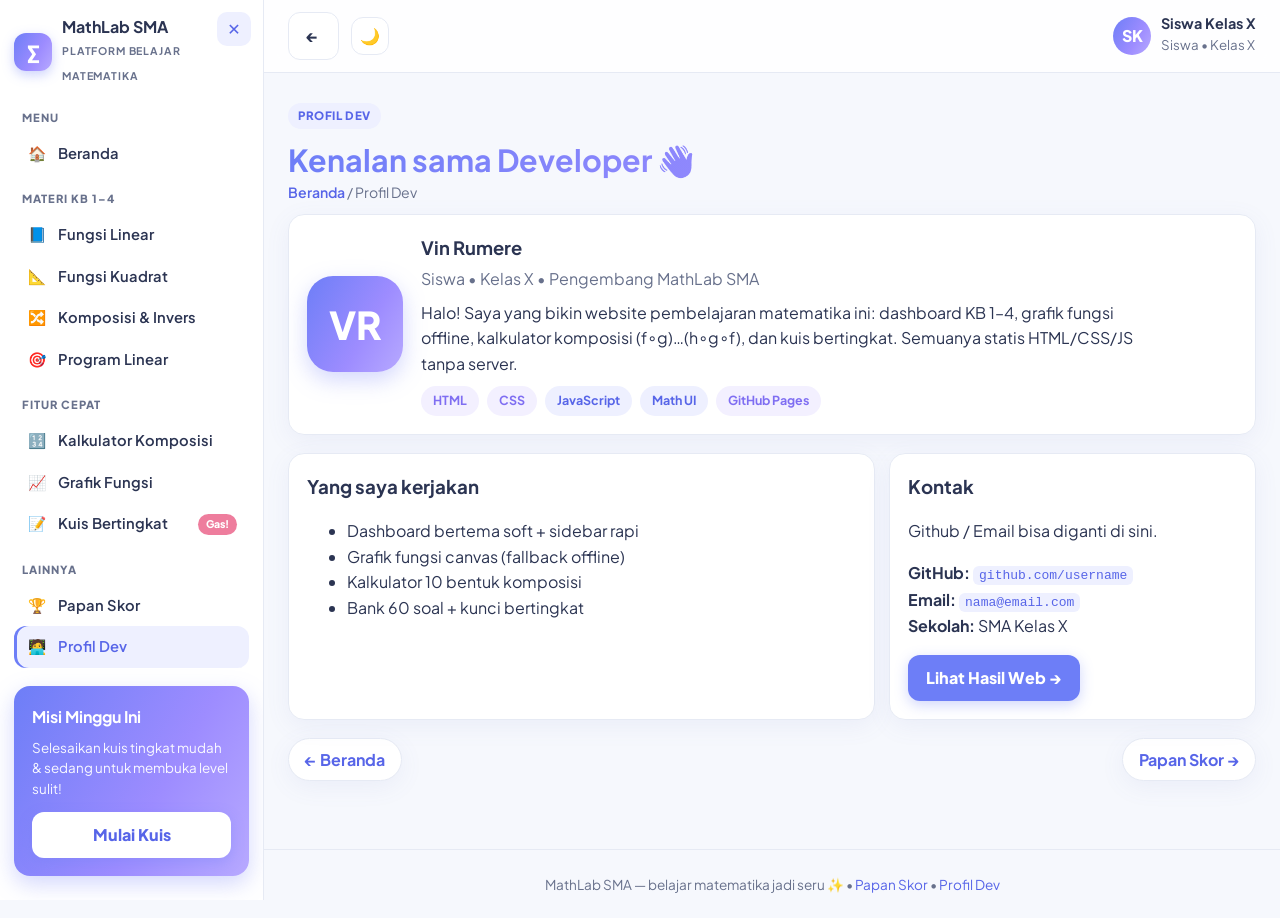
==== developer.html @ 44d172b1 "commit-1" ====
<!DOCTYPE html>
<html lang="id">
<head>
<meta charset="UTF-8">
<meta name="viewport" content="width=device-width, initial-scale=1.0">
<meta name="description" content="Profil pengembang MathLab SMA.">
<title>Profil Dev | MathLab SMA</title>
<link rel="icon" href="data:image/svg+xml,<svg xmlns=%22http://www.w3.org/2000/svg%22 viewBox=%220 0 100 100%22><text y=%22.9em%22 font-size=%2290%22>∑</text></svg>">
<link rel="stylesheet" href="css/style.css">
</head>
<body>
<div class="app">
<aside class="sidebar">
<div class="logo"><div class="logo-mark">∑</div><div><b>MathLab SMA</b><small>PLATFORM BELAJAR MATEMATIKA</small></div></div>
<div class="side-label">MENU</div>
<a class="side-link" href="index.html"><span class="ico">🏠</span> Beranda</a>
<div class="side-label">MATERI KB 1–4</div>
<a class="side-link" href="kb1.html"><span class="ico">📘</span> Fungsi Linear</a>
<a class="side-link" href="kb2.html"><span class="ico">📐</span> Fungsi Kuadrat</a>
<a class="side-link" href="kb3.html"><span class="ico">🔀</span> Komposisi &amp; Invers</a>
<a class="side-link" href="kb4.html"><span class="ico">🎯</span> Program Linear</a>
<div class="side-label">FITUR CEPAT</div>
<a class="side-link" href="kb3.html#comp-kb3"><span class="ico">🔢</span> Kalkulator Komposisi</a>
<a class="side-link" href="kb1.html#graph-kb1"><span class="ico">📈</span> Grafik Fungsi</a>
<a class="side-link" href="kb3.html#quiz-kb3"><span class="ico">📝</span> Kuis Bertingkat <span class="pill">Gas!</span></a>
<div class="side-label">LAINNYA</div>
<a class="side-link" href="profil.html"><span class="ico">🏆</span> Papan Skor</a>
<a class="side-link active" href="developer.html"><span class="ico">🧑‍💻</span> Profil Dev</a>
<div class="target-card"><h4>Misi Minggu Ini</h4><p>Selesaikan kuis tingkat mudah &amp; sedang untuk membuka level sulit!</p><a class="btn" href="kb3.html#quiz-kb3">Mulai Kuis</a></div>
</aside>
<div class="main">
<div class="topbar">
<a class="btn ghost" href="index.html" aria-label="Kembali ke beranda">←</a>
<div class="top-user"><div class="avatar">DV</div><div><b>Profil Dev</b><small>Tim pengembang</small></div></div>
</div>
<div class="content">
<div class="page-head"><span class="kb-tag">PROFIL DEV</span><h1 class="grad-text">Kenalan sama Developer 👋</h1><p class="crumb"><a href="index.html">Beranda</a> / Profil Dev</p></div>
<div class="card section">
<div class="dev-hero">
<div class="dev-avatar">VR</div>
<div>
<h2>Vin Rumere</h2>
<p class="sub">Siswa • Kelas X • Pengembang MathLab SMA</p>
<p>Halo! Saya yang bikin website pembelajaran matematika ini: dashboard KB 1–4, grafik fungsi offline, kalkulator komposisi (f∘g)…(h∘g∘f), dan kuis bertingkat. Semuanya statis HTML/CSS/JS tanpa server.</p>
<div class="skill-tags"><span class="blue">HTML</span><span class="blue">CSS</span><span>JavaScript</span><span>Math UI</span><span class="blue">GitHub Pages</span></div>
</div>
</div>
</div>
<div class="cols">
<div class="card"><h3>Yang saya kerjakan</h3><ul><li>Dashboard bertema soft + sidebar rapi</li><li>Grafik fungsi canvas (fallback offline)</li><li>Kalkulator 10 bentuk komposisi</li><li>Bank 60 soal + kunci bertingkat</li></ul></div>
<div class="card"><h3>Kontak</h3><p>Github / Email bisa diganti di sini.</p><p><b>GitHub:</b> <code>github.com/username</code><br><b>Email:</b> <code>nama@email.com</code><br><b>Sekolah:</b> SMA Kelas X</p><a class="btn" href="index.html">Lihat Hasil Web →</a></div>
</div>
<div class="pager"><a href="index.html">← Beranda</a><a href="profil.html">Papan Skor →</a></div>
</div>
<footer class="site">MathLab SMA — belajar matematika jadi seru ✨ • <a href="profil.html">Papan Skor</a> • <a href="developer.html">Profil Dev</a></footer>
</div>
</div>
<script src="js/store.js"></script><script src="js/shell.js"></script>
</body>
</html>
---- css/style.css ----
/* =========================================================
   MathLab SMA — tema soft (indigo · violet · mint · peach)
   ========================================================= */
@import url('https://fonts.googleapis.com/css2?family=Plus+Jakarta+Sans:wght@400;600;700;800&display=swap');
:root{
  --bg:#f6f8fd;            /* latar lavender sangat lembut */
  --card:#ffffff;
  --ink:#2b3452;           /* navy lembut untuk teks */
  --muted:#68718c;
  --line:#e6eaf4;
  --primary:#6d7ef7;       /* biru indigo lembut */
  --primary-d:#5765e8;
  --primary-soft:#eef0ff;
  --violet:#9d8cff;
  --violet-d:#7f6ef2;
  --violet-soft:#f3f0ff;
  --mint:#3bbf8e;
  --mint-soft:#e4f7ef;
  --peach:#f2a65a;
  --peach-soft:#fdf3e4;
  --rose:#ee7d9d;
  --rose-soft:#fdecf2;
  --danger:#e35d7a;
  --radius:16px;
  --shadow:0 6px 24px rgba(99,112,190,.08);
  --grad:linear-gradient(120deg,#6d7ef7,#9d8cff 60%,#b7a9ff);
  --topbar-bg:rgba(255,255,255,.85);
  --primary-soft-hover:#e2e6ff;
  --ok-text:#1f7a58; --warn-text:#9a6b1f; --err-text:#c2506e;
  --st-todo:#c6cde0; --st-prog:#f2b544; --st-done:#3bbf8e;
}
*{box-sizing:border-box}
html{scroll-behavior:smooth}
body{margin:0;font-family:'Plus Jakarta Sans','Segoe UI',system-ui,-apple-system,Roboto,Arial,sans-serif;background:var(--bg);color:var(--ink);line-height:1.6}
img,canvas{max-width:100%}
a{color:var(--primary-d);text-decoration:none}
a:hover{text-decoration:underline}
button,input,select{font:inherit}
:focus-visible{outline:3px solid #c3ccff;outline-offset:2px}
.section[id],.card[id]{scroll-margin-top:84px}
.muted{color:var(--muted)}
.mt10{margin-top:10px}
.grow2{flex:2;min-width:0}

/* === App shell === */
.app{display:flex;min-height:100vh}
.sidebar{width:264px;background:var(--card);border-right:1px solid var(--line);padding:18px 14px;position:sticky;top:0;height:100vh;overflow-y:auto;flex-shrink:0;display:flex;flex-direction:column;transition:width .28s ease,padding .28s ease,border .28s ease,transform .28s ease,box-shadow .28s ease}
.logo{display:flex;align-items:center;gap:10px;margin-bottom:6px}
.logo-mark{width:38px;height:38px;border-radius:12px;background:var(--grad);color:#fff;display:grid;place-items:center;font-weight:900;font-size:1.3rem;flex-shrink:0;box-shadow:0 4px 12px rgba(109,126,247,.35)}
.logo b{display:block;line-height:1.1}
.logo small{color:var(--muted);letter-spacing:.08em;font-size:.66rem;font-weight:700}
.side-label{font-size:.7rem;font-weight:800;letter-spacing:.09em;color:var(--muted);margin:16px 8px 6px}
.side-link{display:flex;align-items:center;gap:10px;padding:9px 12px;border-radius:12px;color:var(--ink);font-weight:600;font-size:.92rem;transition:background .15s,color .15s}
.side-link:hover{background:var(--primary-soft);text-decoration:none}
.side-link.active{background:var(--primary-soft);color:var(--primary-d);box-shadow:inset 3px 0 0 var(--primary)}
.side-link .ico{width:22px;text-align:center;flex-shrink:0}
.pill{margin-left:auto;background:var(--rose);color:#fff;font-size:.66rem;font-weight:800;padding:2px 8px;border-radius:999px}
.target-card{margin-top:auto;background:var(--grad);color:#fff;border-radius:16px;padding:18px;margin-top:18px;box-shadow:0 8px 22px rgba(129,140,248,.35)}
.target-card h4{margin:0 0 8px}
.target-card p{margin:0 0 12px;font-size:.84rem;line-height:1.55;opacity:.95}
.target-card .btn{width:100%;background:#fff;color:var(--primary-d);text-align:center}
.target-card .btn:hover{background:var(--primary-soft)}
.main{flex:1;min-width:0;display:flex;flex-direction:column}

/* === Topbar === */
.topbar{display:flex;align-items:center;gap:12px;padding:12px 24px;background:var(--topbar-bg);backdrop-filter:blur(10px);border-bottom:1px solid var(--line);position:sticky;top:0;z-index:20}
.search{flex:1;max-width:460px;display:flex;align-items:center;gap:8px;background:var(--card);border:1px solid var(--line);border-radius:999px;padding:9px 14px;min-width:0;transition:border-color .15s,box-shadow .15s}
.search:focus-within{border-color:var(--primary);box-shadow:0 0 0 3px var(--primary-soft)}
.search input{border:0;outline:0;width:100%;font-size:.95rem;background:transparent;min-width:0}
.top-user{margin-left:auto;display:flex;align-items:center;gap:10px;flex-shrink:0}
.avatar{width:38px;height:38px;border-radius:50%;background:var(--grad);color:#fff;display:grid;place-items:center;font-weight:800;flex-shrink:0}
.top-user b{display:block;font-size:.9rem;line-height:1.15}
.top-user small{color:var(--muted)}
/* === Sidebar bisa ditutup / dibuka === */
.app.side-hidden .sidebar{width:0;padding-left:0;padding-right:0;border:0;overflow:hidden}
.side-close{display:grid;position:absolute;top:12px;right:12px;width:34px;height:34px;border:0;border-radius:10px;background:var(--primary-soft);color:var(--primary-d);font-size:1rem;font-weight:800;cursor:pointer;place-items:center;transition:background .15s}
.side-close:hover{background:var(--primary-soft-hover)}
.backdrop{position:fixed;inset:0;background:rgba(15,20,40,.45);z-index:450;opacity:0;pointer-events:none;transition:opacity .25s}
.side-open-btn{display:none;position:fixed;left:0;top:50%;transform:translateY(-50%);z-index:460;width:36px;height:68px;border:0;border-radius:0 12px 12px 0;background:var(--grad);color:#fff;font-size:1.05rem;font-weight:800;cursor:pointer;place-items:center;box-shadow:4px 6px 18px rgba(99,112,190,.35);transition:width .15s,transform .15s}
.side-open-btn:hover{width:44px}
.app.side-hidden .side-open-btn{display:grid}
.content{padding:22px 24px 60px;max-width:1180px;width:100%;margin:0 auto;flex:1}

/* === Page head === */
.page-head{margin:6px 0 4px}
.page-head h1{margin:4px 0 2px;font-size:clamp(1.35rem,3vw,1.9rem);line-height:1.25}
.crumb{font-size:.88rem;color:var(--muted);margin:0 0 10px}
.crumb a{font-weight:600}

/* === Welcome banner === */
.welcome{position:relative;overflow:hidden;background:var(--grad);color:#fff;border-radius:20px;padding:30px 26px;margin-bottom:18px;box-shadow:0 10px 30px rgba(129,140,248,.3)}
.welcome h1{margin:0 0 6px;font-size:clamp(1.4rem,3vw,2rem)}
.welcome p{margin:0 0 16px;opacity:.94;max-width:62ch}
.welcome .math-bg{position:absolute;right:18px;top:0;bottom:0;display:flex;gap:26px;align-items:center;font-size:3rem;opacity:.18;font-style:italic;pointer-events:none}
.welcome-actions{display:flex;gap:10px;flex-wrap:wrap}

/* === Tombol === */
.btn{display:inline-block;border:0;border-radius:12px;padding:10px 18px;font-weight:800;cursor:pointer;background:var(--primary);color:#fff;text-align:center;box-shadow:0 4px 14px rgba(109,126,247,.32);transition:transform .15s,background .15s,box-shadow .15s}
.btn:hover{background:var(--primary-d);text-decoration:none;color:#fff;transform:translateY(-1px)}
.btn:active{transform:scale(.97)}
.btn.accent{background:#fff;color:var(--primary-d);box-shadow:0 4px 14px rgba(43,52,82,.18)}
.btn.accent:hover{background:var(--primary-soft)}
.btn.secondary{background:var(--primary-soft);color:var(--primary-d);box-shadow:none}
.btn.secondary:hover{background:var(--primary-soft-hover)}
.btn.ghost{background:var(--card);border:1px solid var(--line);color:var(--ink);box-shadow:none}
.btn.ghost:hover{background:var(--primary-soft);color:var(--primary-d)}
.btn.outline{background:transparent;border:1.5px solid rgba(255,255,255,.75);color:#fff;box-shadow:none}
.btn.outline:hover{background:rgba(255,255,255,.16)}
.btn:disabled{opacity:.5;cursor:not-allowed;transform:none}

/* === Statistik dashboard === */
.stats{display:grid;grid-template-columns:repeat(4,1fr);gap:14px;margin-bottom:18px}
.stat{background:var(--card);border:1px solid var(--line);border-radius:var(--radius);padding:16px;display:flex;gap:12px;align-items:center;min-width:0;box-shadow:var(--shadow)}
.stat>div:last-child{flex:1;min-width:0}
.stat .bar{margin-top:8px}
.stat-ico{width:46px;height:46px;border-radius:14px;display:grid;place-items:center;font-size:1.3rem;flex-shrink:0}
.tint-blue{background:var(--primary-soft)}
.tint-violet{background:var(--violet-soft)}
.tint-mint{background:var(--mint-soft)}
.tint-peach{background:var(--peach-soft)}
.tint-rose{background:var(--rose-soft)}
.stat small{color:var(--muted);display:block}
.stat b.big{font-size:1.6rem;line-height:1.1}
.trend{font-size:.78rem;color:var(--primary-d);font-weight:700}

/* === Kartu & kolom === */
.cols{display:grid;grid-template-columns:1.6fr 1fr;gap:14px;margin-bottom:18px}
.card{background:var(--card);border:1px solid var(--line);border-radius:var(--radius);padding:18px;box-shadow:var(--shadow);min-width:0}
.card h3{margin:0}
.card-head{display:flex;align-items:center;justify-content:space-between;gap:10px;margin-bottom:10px;flex-wrap:wrap}
.link-more{font-size:.85rem;white-space:nowrap}
.prog-row{margin:14px 0}
.prog-note{font-size:.85rem;color:var(--muted);margin:12px 2px 2px}
.prog-top{display:flex;justify-content:space-between;gap:8px;font-weight:700;font-size:.92rem;margin-bottom:6px}
.pct{background:var(--primary-soft);color:var(--primary-d);border-radius:999px;padding:2px 10px;font-size:.78rem;white-space:nowrap}
.prog-row.st-todo .pct{background:var(--line);color:var(--muted)}
.prog-row.st-todo .bar i{background:var(--st-todo)}
.prog-row.st-prog .pct{background:var(--peach-soft);color:var(--warn-text)}
.prog-row.st-prog .bar i{background:linear-gradient(90deg,#f7cf8f,var(--st-prog))}
.prog-row.st-done .pct{background:var(--mint-soft);color:var(--ok-text)}
.prog-row.st-done .bar i{background:linear-gradient(90deg,#6fd9ae,var(--st-done))}
.bar{height:9px;background:var(--line);border-radius:999px;overflow:hidden}
.bar i{display:block;height:100%;border-radius:999px;background:linear-gradient(90deg,var(--primary),var(--violet));transition:width .4s ease}
.qa{display:flex;gap:12px;align-items:center;border:1px solid var(--line);border-radius:14px;padding:14px;margin:10px 0;transition:border-color .15s,box-shadow .15s,transform .15s}
.qa:hover{border-color:var(--primary);text-decoration:none;box-shadow:var(--shadow);transform:translateY(-1px)}
.qa-ico{width:46px;height:46px;border-radius:14px;display:grid;place-items:center;font-size:1.3rem;flex-shrink:0}
.qa b{display:block}
.qa small{color:var(--muted)}

/* === Grid KB === */
.kb-grid{display:grid;grid-template-columns:repeat(auto-fit,minmax(230px,1fr));gap:14px}
.kb-card{display:flex;flex-direction:column;transition:transform .18s,box-shadow .18s}
.kb-card:hover{transform:translateY(-3px);box-shadow:0 12px 28px rgba(99,112,190,.14)}
.kb-card .btn,.kb-card .btn.secondary{margin-top:auto}
.kb-tag{display:inline-block;align-self:flex-start;font-size:.72rem;font-weight:800;letter-spacing:.05em;padding:4px 10px;border-radius:999px;background:var(--primary-soft);color:var(--primary-d);margin-bottom:8px}
.kb-tag.t-violet{background:var(--violet-soft);color:var(--violet-d)}
.kb-tag.t-mint{background:var(--mint-soft);color:var(--ok-text)}
.kb-tag.t-peach{background:var(--peach-soft);color:var(--warn-text)}
.kb-tag.t-rose{background:var(--rose-soft);color:var(--err-text)}
.section{margin:0 0 18px}
.section:last-child{margin-bottom:0}
.section h2{margin:0 0 8px;font-size:1.15rem}
.section h3{margin:14px 0 0}
.section p{margin:8px 0}

/* === Form & layout util === */
.two{display:grid;grid-template-columns:1fr 1fr;gap:14px}
label{display:block;font-weight:600;margin:10px 0 4px;font-size:.92rem}
input[type=text],input[type=number],select{width:100%;padding:10px 12px;border-radius:12px;border:1px solid var(--line);font-size:1rem;background:var(--card);color:var(--ink);min-width:0;transition:border-color .15s,box-shadow .15s}
input[type=text]:focus,input[type=number]:focus,select:focus{border-color:var(--primary);box-shadow:0 0 0 3px var(--primary-soft);outline:none}
select{cursor:pointer}
.row{display:flex;gap:10px;flex-wrap:wrap;align-items:end}
.row>*{flex:1;min-width:140px}
.grid-comp{display:grid;grid-template-columns:repeat(6,1fr);gap:10px}
.legend{font-size:.85rem;color:var(--muted);margin:2px 0 2px}
.frame{border:1px solid var(--line);border-radius:14px;overflow:hidden;background:var(--card)}
.frame iframe{border:0;display:block;width:100%;height:420px}
.note{color:var(--muted);font-size:.88rem}
.geo-status{display:flex;align-items:center;gap:8px;font-size:.85rem;margin:8px 0 10px;color:var(--muted)}
.geo-dot{width:10px;height:10px;border-radius:50%;background:var(--peach);flex:none}
.geo-status.online .geo-dot{background:var(--mint)}
.geo-status.offline .geo-dot{background:var(--danger)}
.geo-offline{border:1px dashed var(--line);border-radius:14px;padding:14px 16px;margin:10px 0;background:var(--card)}
.geo-offline p{margin:6px 0}
.geo-offline .btn{margin-right:8px}
canvas.plot{width:100%;height:320px;background:var(--card);border:1px solid var(--line);border-radius:14px;display:block}

/* === Alert, kode, langkah === */
.alert{padding:11px 14px;border-radius:12px;margin:10px 0;font-size:.92rem;overflow-wrap:break-word;border:1px solid transparent}
.alert.error{background:var(--rose-soft);color:var(--err-text)}
.alert.ok{background:var(--mint-soft);color:var(--ok-text)}
.alert.warn{background:var(--peach-soft);color:var(--warn-text)}
.mono{font-family:Consolas,Menlo,monospace;background:#1d2540;color:#dfe6ff;padding:14px;border-radius:12px;overflow:auto;font-size:.88rem}
.steps{white-space:pre-wrap}

/* === Kuis === */
.quiz-q{border:1px solid var(--line);border-radius:12px;padding:14px;margin:10px 0;background:var(--card);transition:border-color .15s}
.quiz-q.correct{border-color:var(--mint)}
.quiz-q.wrong{border-color:var(--rose)}
.quiz-q label{display:flex;gap:8px;align-items:flex-start;font-weight:400;margin:8px 0;cursor:pointer;padding:6px 8px;border-radius:10px;transition:background .12s}
.quiz-q label:hover{background:var(--primary-soft)}
.tabs{display:flex;gap:8px;flex-wrap:wrap;margin:10px 0;overflow-x:auto}
.tab{padding:8px 14px;border-radius:999px;border:1px solid var(--line);background:var(--card);cursor:pointer;font-weight:700;white-space:nowrap;transition:background .15s,color .15s}
.tab:hover{border-color:var(--primary)}
.tab.active{background:var(--primary);border-color:var(--primary);color:#fff}
.tab.locked{opacity:.55}
code{background:var(--primary-soft);color:var(--primary-d);padding:2px 6px;border-radius:6px;overflow-wrap:break-word}
.pager{display:flex;justify-content:space-between;gap:10px;flex-wrap:wrap;margin:18px 0 0;font-weight:700}
.pager a{background:var(--card);border:1px solid var(--line);border-radius:999px;padding:8px 16px;box-shadow:var(--shadow);transition:border-color .15s,color .15s}
.pager a:hover{border-color:var(--primary);text-decoration:none}
footer.site{color:var(--muted);font-size:.85rem;text-align:center;padding:24px 10px;border-top:1px solid var(--line);margin-top:8px;background:transparent}

/* === Profil dev === */
.dev-hero{display:flex;gap:18px;align-items:center;flex-wrap:wrap}
.dev-hero>div:last-child{flex:1;min-width:0}
.dev-hero h2{margin:0}
.dev-hero .sub{margin:4px 0;color:var(--muted)}
.dev-hero p{max-width:60ch}
.dev-avatar{width:96px;height:96px;border-radius:26px;background:var(--grad);color:#fff;display:grid;place-items:center;font-size:2.4rem;font-weight:900;flex-shrink:0;box-shadow:0 8px 22px rgba(129,140,248,.35)}
.skill-tags{display:flex;gap:8px;flex-wrap:wrap;margin-top:10px}
.skill-tags span{background:var(--primary-soft);color:var(--primary-d);font-size:.78rem;font-weight:700;padding:5px 12px;border-radius:999px}
.skill-tags span.blue{background:var(--violet-soft);color:var(--violet-d)}

/* === Responsif === */
@media(max-width:1020px){
  .stats{grid-template-columns:repeat(2,1fr)}
  .cols{grid-template-columns:1fr}
  .grid-comp{grid-template-columns:repeat(3,1fr)}
}
@media(max-width:820px){
  .sidebar{position:fixed;left:0;top:0;bottom:0;height:100dvh;width:280px;max-width:85vw;z-index:500;transform:translateX(-105%);box-shadow:0 0 40px rgba(0,0,0,.3)}
  .app.side-open .sidebar{transform:none}
  .app.side-open .backdrop{opacity:1;pointer-events:auto}
  .app:not(.side-open) .side-open-btn{display:grid}
  .content{padding:16px 14px 48px}
  .welcome{padding:22px 18px}
  .welcome .math-bg{display:none}
  .topbar{padding:10px 14px}
  .top-user div:last-child{display:none}
  .two{grid-template-columns:1fr}
}
@media(max-width:560px){
  .stats{grid-template-columns:1fr}
  .row>*{min-width:100%;flex:1 1 100%}
  .grid-comp{grid-template-columns:repeat(2,1fr)}
  canvas.plot{height:240px}
  .btn{width:100%;margin-top:6px}
  .welcome-actions .btn{width:auto;flex:1}
  .topbar .btn.ghost{padding:8px 12px}
  .card{padding:14px}
  .quiz-q{padding:12px}
}
/* === Tema gelap === */
:root[data-theme="dark"]{
  --bg:#0e1322; --card:#171d31; --ink:#e8ecf8; --muted:#98a1bf; --line:#273050;
  --primary:#8b97ff; --primary-d:#a5b0ff; --primary-soft:rgba(109,126,247,.16);
  --primary-soft-hover:#232c4d;
  --violet:#b3a4ff; --violet-d:#c9bcff; --violet-soft:rgba(157,140,255,.15);
  --mint:#4ed4a4; --mint-soft:rgba(59,191,142,.15);
  --peach:#f7b877; --peach-soft:rgba(242,166,90,.15);
  --rose:#f493b1; --rose-soft:rgba(238,125,157,.15);
  --danger:#f4708f;
  --st-todo:#39415f; --st-prog:#f2b544; --st-done:#3bbf8e;
  --ok-text:#5fe0b4; --warn-text:#f7c887; --err-text:#f79db8;
  --topbar-bg:rgba(23,29,49,.85);
  --shadow:0 10px 30px rgba(0,0,0,.4);
}
:root[data-theme="dark"] .btn.accent{background:#fff;color:#4f5ce0}
:root[data-theme="dark"] .target-card .btn{color:#4f5ce0}

/* === Teks gradien === */
.grad-text{background:var(--grad);-webkit-background-clip:text;background-clip:text;color:transparent}

/* === Utilitas kecil === */
.tight{margin:4px 0}
.icon-btn{width:38px;height:38px;padding:0;display:grid;place-items:center;border-radius:12px;font-size:1rem;flex-shrink:0}

/* === Scrollbar halus === */
.sidebar::-webkit-scrollbar{width:8px}
.sidebar::-webkit-scrollbar-thumb{background:var(--line);border-radius:99px}

/* === Toast notification === */
#toastWrap{position:fixed;bottom:22px;left:50%;transform:translateX(-50%);z-index:1000;display:flex;flex-direction:column;gap:8px;align-items:center;pointer-events:none;width:max-content;max-width:92vw}
.toast{background:var(--ink);color:var(--bg);padding:11px 20px;border-radius:999px;font-weight:700;font-size:.9rem;box-shadow:0 12px 32px rgba(0,0,0,.28);opacity:0;transform:translateY(12px);transition:opacity .3s,transform .3s;max-width:92vw;text-align:center}
.toast.show{opacity:1;transform:none}
.toast.ok{background:var(--mint);color:#fff}
.toast.warn{background:var(--peach);color:#3d2b00}
.toast.error{background:var(--danger);color:#fff}

/* === Tombol kembali ke atas === */
.to-top{position:fixed;right:20px;bottom:20px;width:46px;height:46px;border-radius:14px;border:0;background:var(--grad);color:#fff;font-size:1.25rem;font-weight:900;cursor:pointer;box-shadow:0 8px 22px rgba(129,140,248,.45);opacity:0;pointer-events:none;transform:translateY(10px);transition:opacity .25s,transform .25s;z-index:900}
.to-top.show{opacity:1;pointer-events:auto;transform:none}
.to-top:hover{transform:translateY(-2px)}

/* === Donut progress === */
.donut{position:relative;width:76px;height:76px;flex-shrink:0}
.donut svg{width:100%;height:100%;transform:rotate(-90deg);display:block}
.donut circle{fill:none;stroke-width:9;stroke-linecap:round}
.donut .donut-bg{stroke:var(--line)}
.donut .donut-fg{stroke:url(#dgrad);stroke-dasharray:213.6;stroke-dashoffset:213.6;transition:stroke-dashoffset .9s cubic-bezier(.22,1,.36,1)}
.donut-val{position:absolute;inset:0;display:grid;place-items:center;font-size:1.02rem;font-weight:800;color:var(--primary-d)}

/* === Animasi masuk (stagger) === */
@keyframes fadeUp{from{opacity:0;transform:translateY(12px)}to{opacity:1;transform:none}}
.anim-in .card{animation:fadeUp .5s cubic-bezier(.22,1,.36,1) both}
.anim-in .stats .stat:nth-child(1){animation-delay:.05s}
.anim-in .stats .stat:nth-child(2){animation-delay:.12s}
.anim-in .stats .stat:nth-child(3){animation-delay:.19s}
.anim-in .stats .stat:nth-child(4){animation-delay:.26s}
.anim-in .kb-grid .kb-card:nth-child(1){animation-delay:.04s}
.anim-in .kb-grid .kb-card:nth-child(2){animation-delay:.1s}
.anim-in .kb-grid .kb-card:nth-child(3){animation-delay:.16s}
.anim-in .kb-grid .kb-card:nth-child(4){animation-delay:.22s}
.anim-in .kb-grid .kb-card:nth-child(5){animation-delay:.28s}
.anim-in .cols .qa:nth-child(1){animation-delay:.06s}
.anim-in .cols .qa:nth-child(2){animation-delay:.12s}
.anim-in .cols .qa:nth-child(3){animation-delay:.18s}

/* === Simbol matematika mengambang === */
@keyframes floaty{0%,100%{transform:translateY(0)}50%{transform:translateY(-12px)}}
.welcome .math-bg span{display:inline-block;animation:floaty 5s ease-in-out infinite}
.welcome .math-bg span:nth-child(2){animation-delay:1.4s}
.welcome .math-bg span:nth-child(3){animation-delay:2.6s}

@media(prefers-reduced-motion:reduce){
  html{scroll-behavior:auto}
  .kb-card,.qa,.btn,.pager a{transition:none}
  .anim-in .card,.welcome .math-bg span{animation:none}
  .donut .donut-fg{transition:none}
}
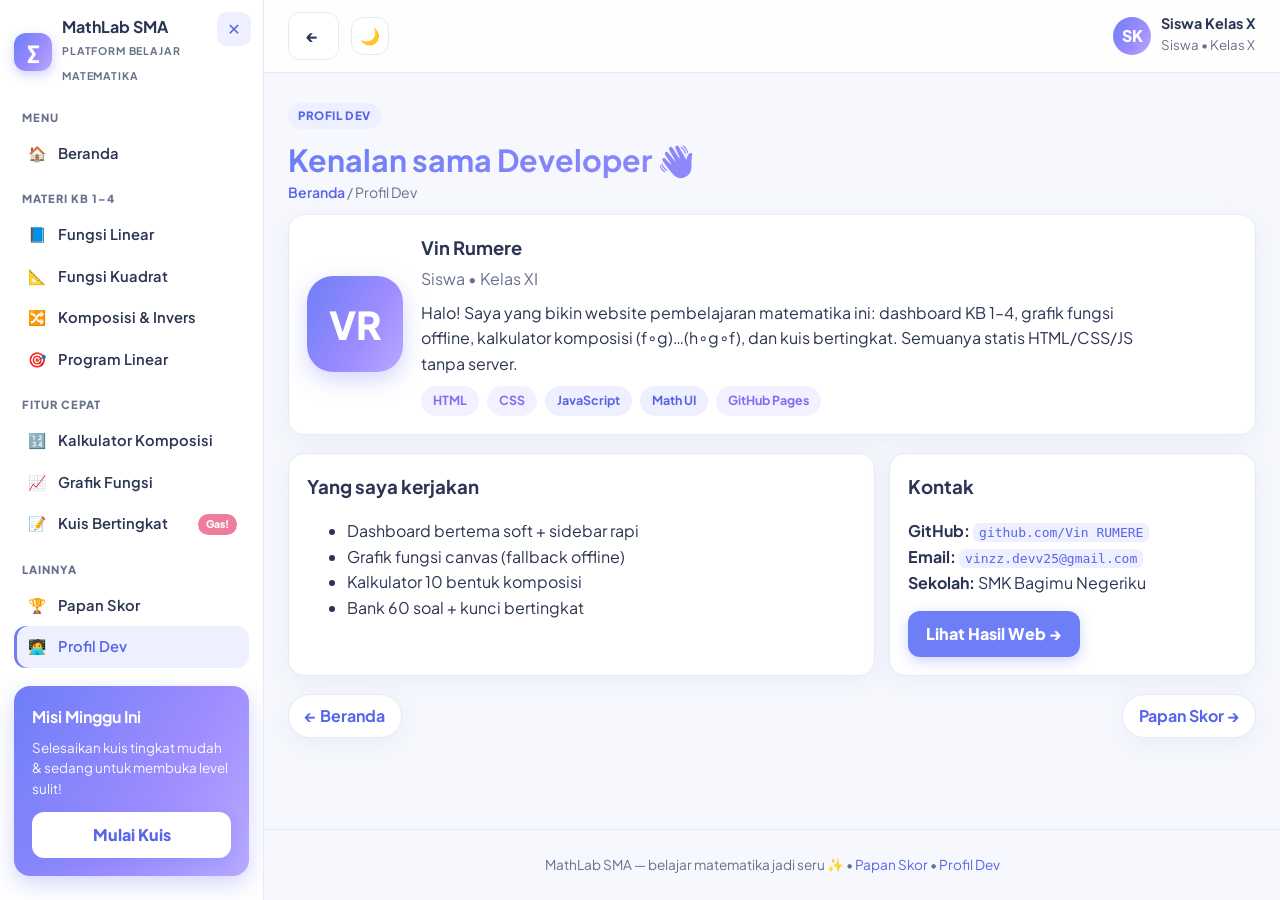
==== commit f0f846ff: "commit-2" ====
--- a/developer.html
+++ b/developer.html
@@ -40,7 +40,7 @@
 <div class="dev-avatar">VR</div>
 <div>
 <h2>Vin Rumere</h2>
-<p class="sub">Siswa • Kelas X • Pengembang MathLab SMA</p>
+<p class="sub">Siswa • Kelas XI </p>
 <p>Halo! Saya yang bikin website pembelajaran matematika ini: dashboard KB 1–4, grafik fungsi offline, kalkulator komposisi (f∘g)…(h∘g∘f), dan kuis bertingkat. Semuanya statis HTML/CSS/JS tanpa server.</p>
 <div class="skill-tags"><span class="blue">HTML</span><span class="blue">CSS</span><span>JavaScript</span><span>Math UI</span><span class="blue">GitHub Pages</span></div>
 </div>
@@ -48,7 +48,7 @@
 </div>
 <div class="cols">
 <div class="card"><h3>Yang saya kerjakan</h3><ul><li>Dashboard bertema soft + sidebar rapi</li><li>Grafik fungsi canvas (fallback offline)</li><li>Kalkulator 10 bentuk komposisi</li><li>Bank 60 soal + kunci bertingkat</li></ul></div>
-<div class="card"><h3>Kontak</h3><p>Github / Email bisa diganti di sini.</p><p><b>GitHub:</b> <code>github.com/username</code><br><b>Email:</b> <code>nama@email.com</code><br><b>Sekolah:</b> SMA Kelas X</p><a class="btn" href="index.html">Lihat Hasil Web →</a></div>
+<div class="card"><h3>Kontak</h3><p></p><p><b>GitHub:</b> <code>github.com/Vin RUMERE</code><br><b>Email:</b> <code>vinzz.devv25@gmail.com</code><br><b>Sekolah: </b> SMK Bagimu Negeriku</p><a class="btn" href="index.html">Lihat Hasil Web →</a></div>
 </div>
 <div class="pager"><a href="index.html">← Beranda</a><a href="profil.html">Papan Skor →</a></div>
 </div>
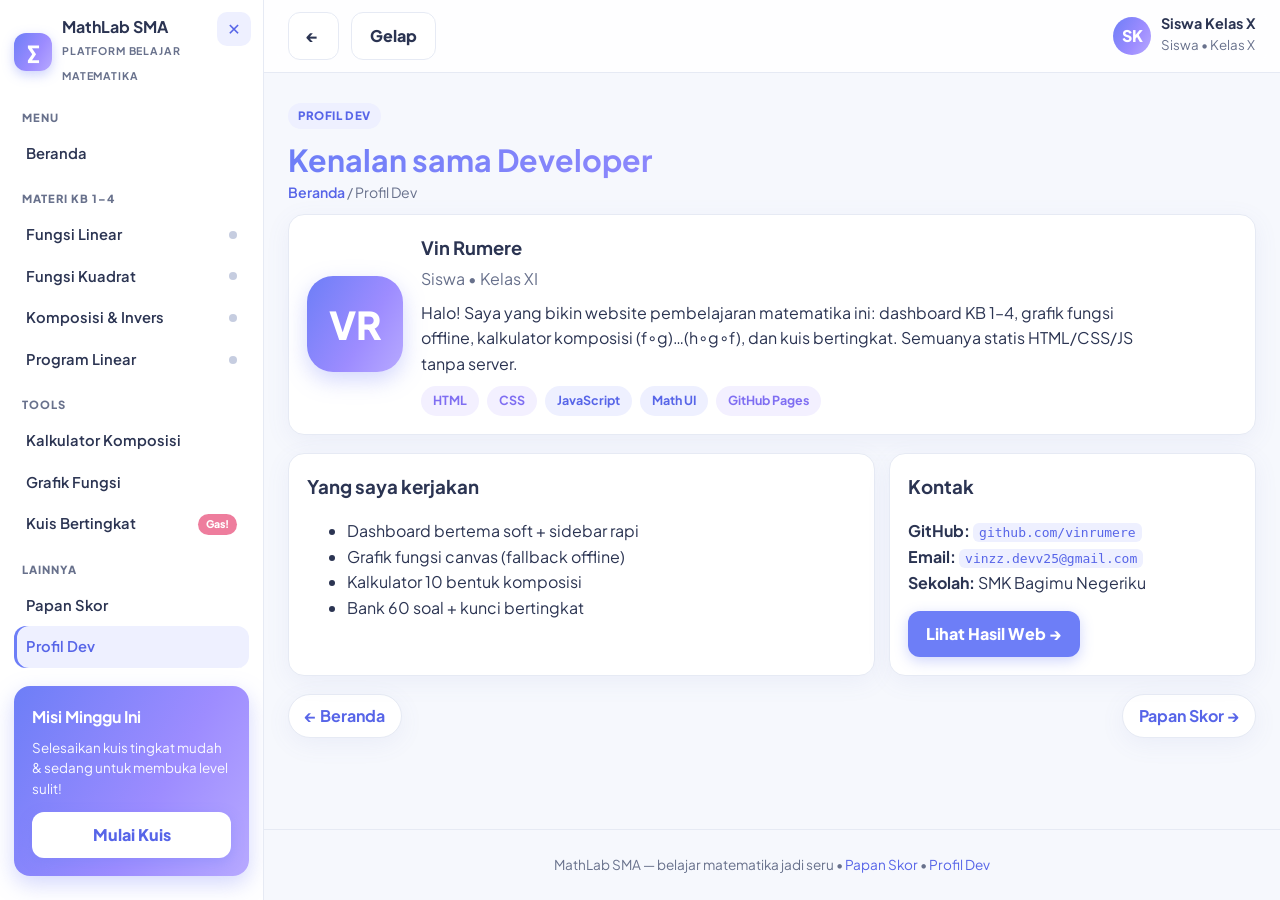
==== commit 64fb2ae4: "commit-4" ====
--- a/developer.html
+++ b/developer.html
@@ -13,19 +13,19 @@
 <aside class="sidebar">
 <div class="logo"><div class="logo-mark">∑</div><div><b>MathLab SMA</b><small>PLATFORM BELAJAR MATEMATIKA</small></div></div>
 <div class="side-label">MENU</div>
-<a class="side-link" href="index.html"><span class="ico">🏠</span> Beranda</a>
+<a class="side-link" href="index.html">Beranda</a>
 <div class="side-label">MATERI KB 1–4</div>
-<a class="side-link" href="kb1.html"><span class="ico">📘</span> Fungsi Linear</a>
-<a class="side-link" href="kb2.html"><span class="ico">📐</span> Fungsi Kuadrat</a>
-<a class="side-link" href="kb3.html"><span class="ico">🔀</span> Komposisi &amp; Invers</a>
-<a class="side-link" href="kb4.html"><span class="ico">🎯</span> Program Linear</a>
-<div class="side-label">FITUR CEPAT</div>
-<a class="side-link" href="kb3.html#comp-kb3"><span class="ico">🔢</span> Kalkulator Komposisi</a>
-<a class="side-link" href="kb1.html#graph-kb1"><span class="ico">📈</span> Grafik Fungsi</a>
-<a class="side-link" href="kb3.html#quiz-kb3"><span class="ico">📝</span> Kuis Bertingkat <span class="pill">Gas!</span></a>
+<a class="side-link" href="kb1.html" data-kb="kb1">Fungsi Linear</a>
+<a class="side-link" href="kb2.html" data-kb="kb2">Fungsi Kuadrat</a>
+<a class="side-link" href="kb3.html" data-kb="kb3">Komposisi &amp; Invers</a>
+<a class="side-link" href="kb4.html" data-kb="kb4">Program Linear</a>
+<div class="side-label">TOOLS</div>
+<a class="side-link" href="kb3.html#comp-kb3">Kalkulator Komposisi</a>
+<a class="side-link" href="kb1.html#graph-kb1">Grafik Fungsi</a>
+<a class="side-link" href="kb3.html#quiz-kb3">Kuis Bertingkat <span class="pill">Gas!</span></a>
 <div class="side-label">LAINNYA</div>
-<a class="side-link" href="profil.html"><span class="ico">🏆</span> Papan Skor</a>
-<a class="side-link active" href="developer.html"><span class="ico">🧑‍💻</span> Profil Dev</a>
+<a class="side-link" href="profil.html">Papan Skor</a>
+<a class="side-link active" href="developer.html">Profil Dev</a>
 <div class="target-card"><h4>Misi Minggu Ini</h4><p>Selesaikan kuis tingkat mudah &amp; sedang untuk membuka level sulit!</p><a class="btn" href="kb3.html#quiz-kb3">Mulai Kuis</a></div>
 </aside>
 <div class="main">
@@ -34,7 +34,7 @@
 <div class="top-user"><div class="avatar">DV</div><div><b>Profil Dev</b><small>Tim pengembang</small></div></div>
 </div>
 <div class="content">
-<div class="page-head"><span class="kb-tag">PROFIL DEV</span><h1 class="grad-text">Kenalan sama Developer 👋</h1><p class="crumb"><a href="index.html">Beranda</a> / Profil Dev</p></div>
+<div class="page-head"><span class="kb-tag">PROFIL DEV</span><h1 class="grad-text">Kenalan sama Developer</h1><p class="crumb"><a href="index.html">Beranda</a> / Profil Dev</p></div>
 <div class="card section">
 <div class="dev-hero">
 <div class="dev-avatar">VR</div>
@@ -48,11 +48,11 @@
 </div>
 <div class="cols">
 <div class="card"><h3>Yang saya kerjakan</h3><ul><li>Dashboard bertema soft + sidebar rapi</li><li>Grafik fungsi canvas (fallback offline)</li><li>Kalkulator 10 bentuk komposisi</li><li>Bank 60 soal + kunci bertingkat</li></ul></div>
-<div class="card"><h3>Kontak</h3><p></p><p><b>GitHub:</b> <code>github.com/Vin RUMERE</code><br><b>Email:</b> <code>vinzz.devv25@gmail.com</code><br><b>Sekolah: </b> SMK Bagimu Negeriku</p><a class="btn" href="index.html">Lihat Hasil Web →</a></div>
+<div class="card"><h3>Kontak</h3><p><b>GitHub:</b> <a href="https://github.com/vinrumere"><code>github.com/vinrumere</code></a><br><b>Email:</b> <code>vinzz.devv25@gmail.com</code><br><b>Sekolah: </b> SMK Bagimu Negeriku</p><a class="btn" href="index.html">Lihat Hasil Web →</a></div>
 </div>
 <div class="pager"><a href="index.html">← Beranda</a><a href="profil.html">Papan Skor →</a></div>
 </div>
-<footer class="site">MathLab SMA — belajar matematika jadi seru ✨ • <a href="profil.html">Papan Skor</a> • <a href="developer.html">Profil Dev</a></footer>
+<footer class="site">MathLab SMA — belajar matematika jadi seru • <a href="profil.html">Papan Skor</a> • <a href="developer.html">Profil Dev</a></footer>
 </div>
 </div>
 <script src="js/store.js"></script><script src="js/shell.js"></script>
--- a/css/style.css
+++ b/css/style.css
@@ -53,7 +53,9 @@
 .side-link{display:flex;align-items:center;gap:10px;padding:9px 12px;border-radius:12px;color:var(--ink);font-weight:600;font-size:.92rem;transition:background .15s,color .15s}
 .side-link:hover{background:var(--primary-soft);text-decoration:none}
 .side-link.active{background:var(--primary-soft);color:var(--primary-d);box-shadow:inset 3px 0 0 var(--primary)}
-.side-link .ico{width:22px;text-align:center;flex-shrink:0}
+.side-dot{width:8px;height:8px;border-radius:50%;background:var(--st-todo);flex-shrink:0;margin-left:auto}
+.side-dot.prog{background:var(--st-prog)}
+.side-dot.done{background:var(--st-done)}
 .pill{margin-left:auto;background:var(--rose);color:#fff;font-size:.66rem;font-weight:800;padding:2px 8px;border-radius:999px}
 .target-card{margin-top:auto;background:var(--grad);color:#fff;border-radius:16px;padding:18px;margin-top:18px;box-shadow:0 8px 22px rgba(129,140,248,.35)}
 .target-card h4{margin:0 0 8px}
@@ -67,6 +69,7 @@
 .search{flex:1;max-width:460px;display:flex;align-items:center;gap:8px;background:var(--card);border:1px solid var(--line);border-radius:999px;padding:9px 14px;min-width:0;transition:border-color .15s,box-shadow .15s}
 .search:focus-within{border-color:var(--primary);box-shadow:0 0 0 3px var(--primary-soft)}
 .search input{border:0;outline:0;width:100%;font-size:.95rem;background:transparent;min-width:0}
+.search-label{font-size:.78rem;font-weight:800;color:var(--muted);letter-spacing:.04em;flex-shrink:0}
 .top-user{margin-left:auto;display:flex;align-items:center;gap:10px;flex-shrink:0}
 .avatar{width:38px;height:38px;border-radius:50%;background:var(--grad);color:#fff;display:grid;place-items:center;font-weight:800;flex-shrink:0}
 .top-user b{display:block;font-size:.9rem;line-height:1.15}
@@ -107,13 +110,12 @@
 .btn.outline{background:transparent;border:1.5px solid rgba(255,255,255,.75);color:#fff;box-shadow:none}
 .btn.outline:hover{background:rgba(255,255,255,.16)}
 .btn:disabled{opacity:.5;cursor:not-allowed;transform:none}
+.btn-sm{padding:8px 14px;font-size:.88rem;width:auto}
 
 /* === Statistik dashboard === */
 .stats{display:grid;grid-template-columns:repeat(4,1fr);gap:14px;margin-bottom:18px}
-.stat{background:var(--card);border:1px solid var(--line);border-radius:var(--radius);padding:16px;display:flex;gap:12px;align-items:center;min-width:0;box-shadow:var(--shadow)}
-.stat>div:last-child{flex:1;min-width:0}
+.stat{background:var(--card);border:1px solid var(--line);border-radius:var(--radius);padding:16px;min-width:0;box-shadow:var(--shadow)}
 .stat .bar{margin-top:8px}
-.stat-ico{width:46px;height:46px;border-radius:14px;display:grid;place-items:center;font-size:1.3rem;flex-shrink:0}
 .tint-blue{background:var(--primary-soft)}
 .tint-violet{background:var(--violet-soft)}
 .tint-mint{background:var(--mint-soft)}
@@ -141,9 +143,8 @@
 .prog-row.st-done .bar i{background:linear-gradient(90deg,#6fd9ae,var(--st-done))}
 .bar{height:9px;background:var(--line);border-radius:999px;overflow:hidden}
 .bar i{display:block;height:100%;border-radius:999px;background:linear-gradient(90deg,var(--primary),var(--violet));transition:width .4s ease}
-.qa{display:flex;gap:12px;align-items:center;border:1px solid var(--line);border-radius:14px;padding:14px;margin:10px 0;transition:border-color .15s,box-shadow .15s,transform .15s}
+.qa{display:block;border:1px solid var(--line);border-radius:14px;padding:14px;margin:10px 0;transition:border-color .15s,box-shadow .15s,transform .15s}
 .qa:hover{border-color:var(--primary);text-decoration:none;box-shadow:var(--shadow);transform:translateY(-1px)}
-.qa-ico{width:46px;height:46px;border-radius:14px;display:grid;place-items:center;font-size:1.3rem;flex-shrink:0}
 .qa b{display:block}
 .qa small{color:var(--muted)}
 
@@ -184,6 +185,10 @@
 .geo-offline p{margin:6px 0}
 .geo-offline .btn{margin-right:8px}
 canvas.plot{width:100%;height:320px;background:var(--card);border:1px solid var(--line);border-radius:14px;display:block}
+.val-wrap{display:flex;gap:10px;align-items:center;flex-wrap:wrap;margin-top:10px}
+.val-table{border-collapse:collapse;font-size:.85rem;background:var(--card)}
+.val-table th,.val-table td{border:1px solid var(--line);padding:6px 10px;text-align:center;min-width:44px}
+.val-table th{background:var(--primary-soft);color:var(--primary-d)}
 
 /* === Alert, kode, langkah === */
 .alert{padding:11px 14px;border-radius:12px;margin:10px 0;font-size:.92rem;overflow-wrap:break-word;border:1px solid transparent}
@@ -195,6 +200,8 @@
 
 /* === Kuis === */
 .quiz-q{border:1px solid var(--line);border-radius:12px;padding:14px;margin:10px 0;background:var(--card);transition:border-color .15s}
+.quiz-progress{display:flex;align-items:center;gap:10px;font-size:.85rem;color:var(--muted);font-weight:700;margin:4px 0 8px}
+.quiz-progress .bar{flex:1}
 .quiz-q.correct{border-color:var(--mint)}
 .quiz-q.wrong{border-color:var(--rose)}
 .quiz-q label{display:flex;gap:8px;align-items:flex-start;font-weight:400;margin:8px 0;cursor:pointer;padding:6px 8px;border-radius:10px;transition:background .12s}
@@ -328,3 +335,11 @@
   .anim-in .card,.welcome .math-bg span{animation:none}
   .donut .donut-fg{transition:none}
 }
+
+/* === Cetak ringkasan (profil): hanya konten, tanpa navigasi === */
+@media print{
+  .sidebar,.topbar,.pager,.to-top,#toastWrap,.target-card{display:none!important}
+  .app{display:block}
+  .content{max-width:100%;padding:0}
+  .card{box-shadow:none;break-inside:avoid}
+}
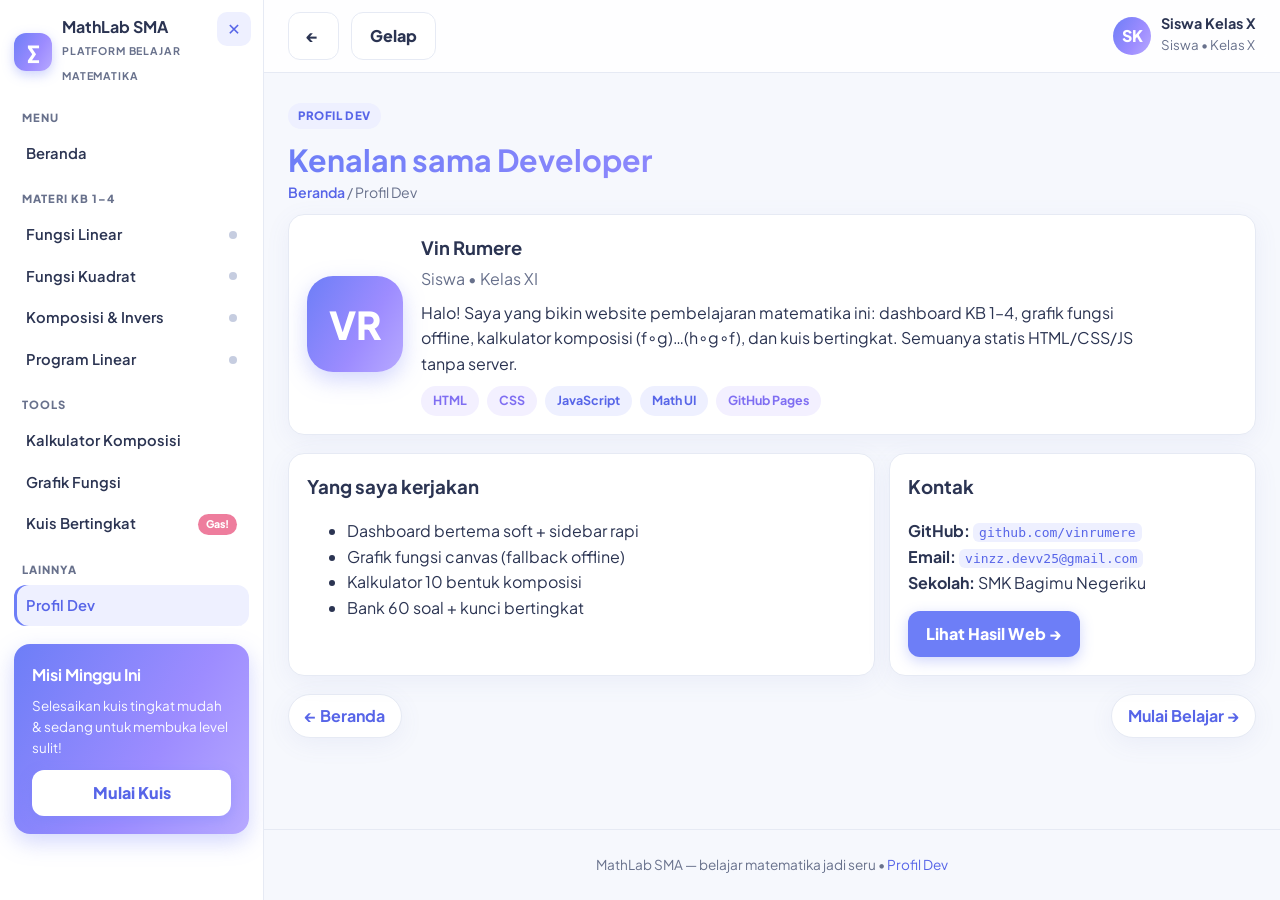
==== commit 1a3059b1: "commit-5" ====
--- a/developer.html
+++ b/developer.html
@@ -24,7 +24,6 @@
 <a class="side-link" href="kb1.html#graph-kb1">Grafik Fungsi</a>
 <a class="side-link" href="kb3.html#quiz-kb3">Kuis Bertingkat <span class="pill">Gas!</span></a>
 <div class="side-label">LAINNYA</div>
-<a class="side-link" href="profil.html">Papan Skor</a>
 <a class="side-link active" href="developer.html">Profil Dev</a>
 <div class="target-card"><h4>Misi Minggu Ini</h4><p>Selesaikan kuis tingkat mudah &amp; sedang untuk membuka level sulit!</p><a class="btn" href="kb3.html#quiz-kb3">Mulai Kuis</a></div>
 </aside>
@@ -50,9 +49,9 @@
 <div class="card"><h3>Yang saya kerjakan</h3><ul><li>Dashboard bertema soft + sidebar rapi</li><li>Grafik fungsi canvas (fallback offline)</li><li>Kalkulator 10 bentuk komposisi</li><li>Bank 60 soal + kunci bertingkat</li></ul></div>
 <div class="card"><h3>Kontak</h3><p><b>GitHub:</b> <a href="https://github.com/vinrumere"><code>github.com/vinrumere</code></a><br><b>Email:</b> <code>vinzz.devv25@gmail.com</code><br><b>Sekolah: </b> SMK Bagimu Negeriku</p><a class="btn" href="index.html">Lihat Hasil Web →</a></div>
 </div>
-<div class="pager"><a href="index.html">← Beranda</a><a href="profil.html">Papan Skor →</a></div>
+<div class="pager"><a href="index.html">← Beranda</a><a href="kb1.html">Mulai Belajar →</a></div>
 </div>
-<footer class="site">MathLab SMA — belajar matematika jadi seru • <a href="profil.html">Papan Skor</a> • <a href="developer.html">Profil Dev</a></footer>
+<footer class="site">MathLab SMA — belajar matematika jadi seru • <a href="developer.html">Profil Dev</a></footer>
 </div>
 </div>
 <script src="js/store.js"></script><script src="js/shell.js"></script>
--- a/css/style.css
+++ b/css/style.css
@@ -113,7 +113,7 @@
 .btn-sm{padding:8px 14px;font-size:.88rem;width:auto}
 
 /* === Statistik dashboard === */
-.stats{display:grid;grid-template-columns:repeat(4,1fr);gap:14px;margin-bottom:18px}
+.stats{display:grid;grid-template-columns:repeat(3,1fr);gap:14px;margin-bottom:18px}
 .stat{background:var(--card);border:1px solid var(--line);border-radius:var(--radius);padding:16px;min-width:0;box-shadow:var(--shadow)}
 .stat .bar{margin-top:8px}
 .tint-blue{background:var(--primary-soft)}
